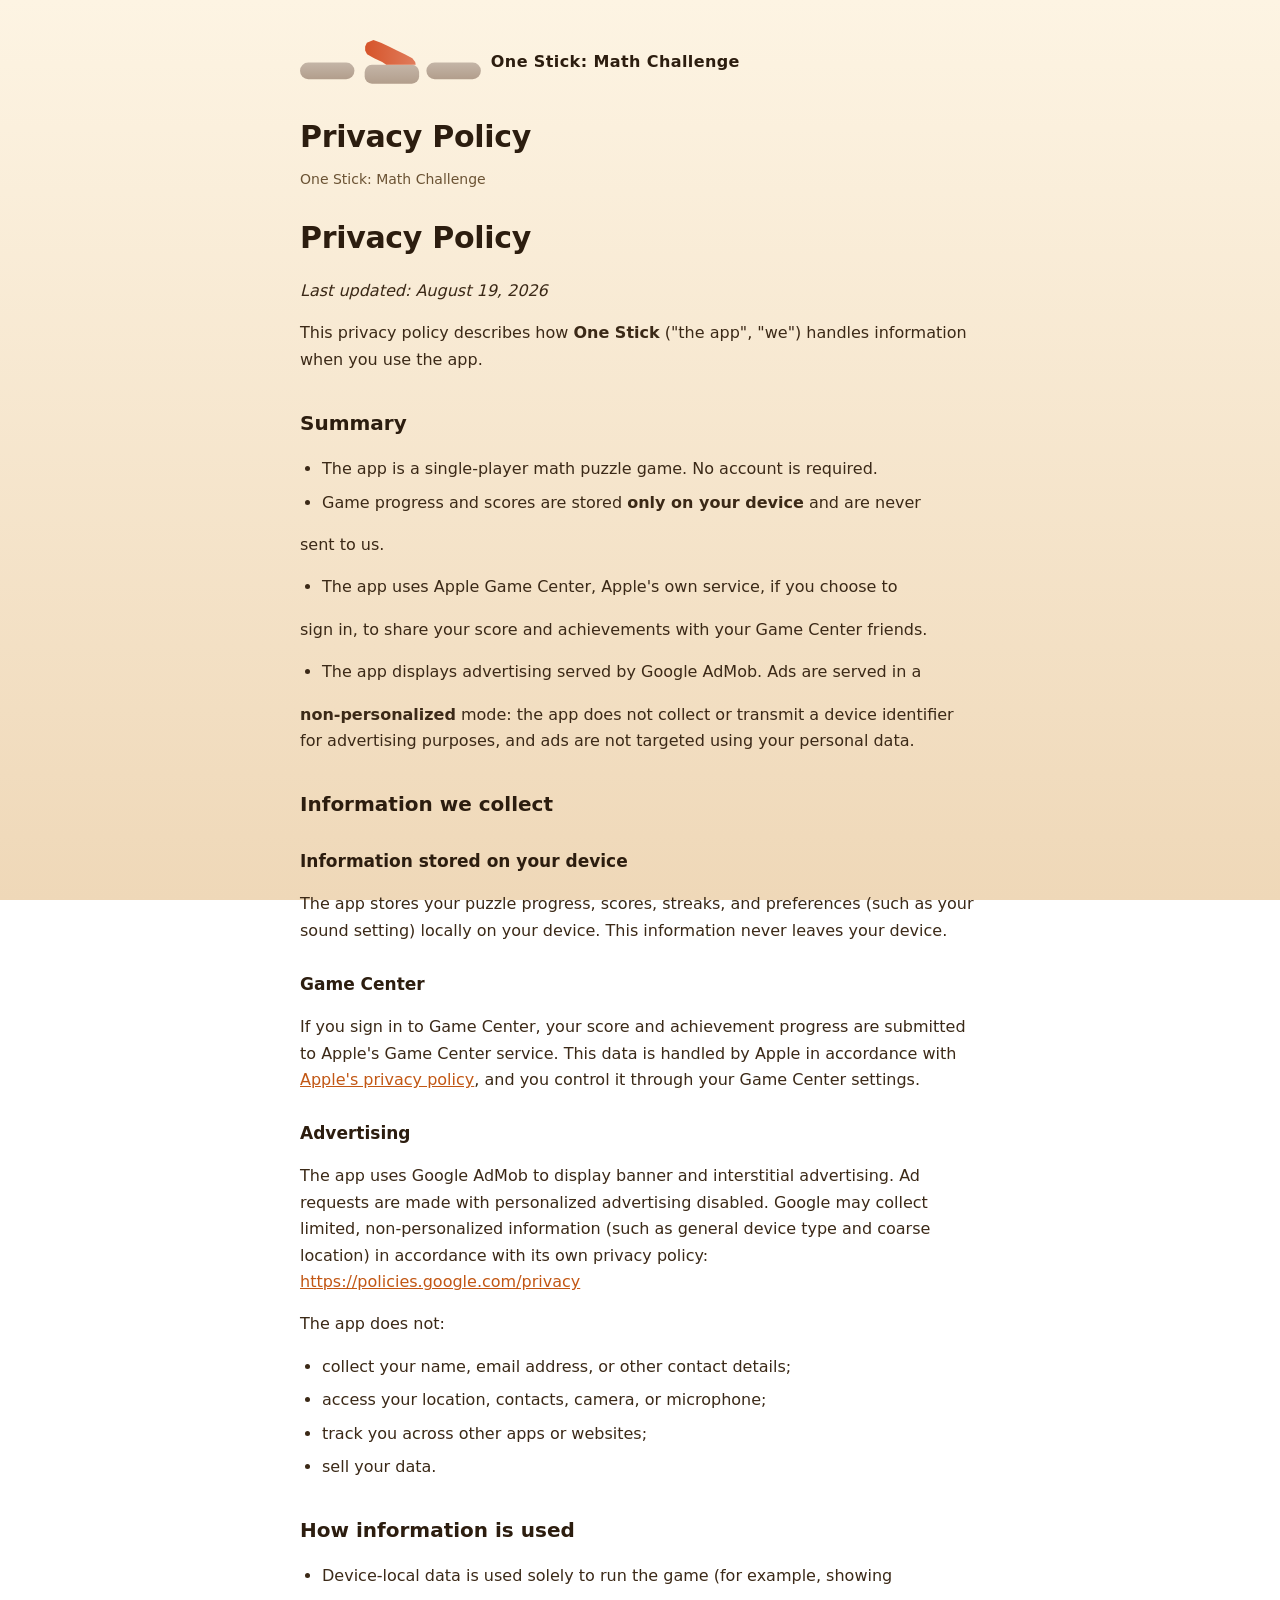
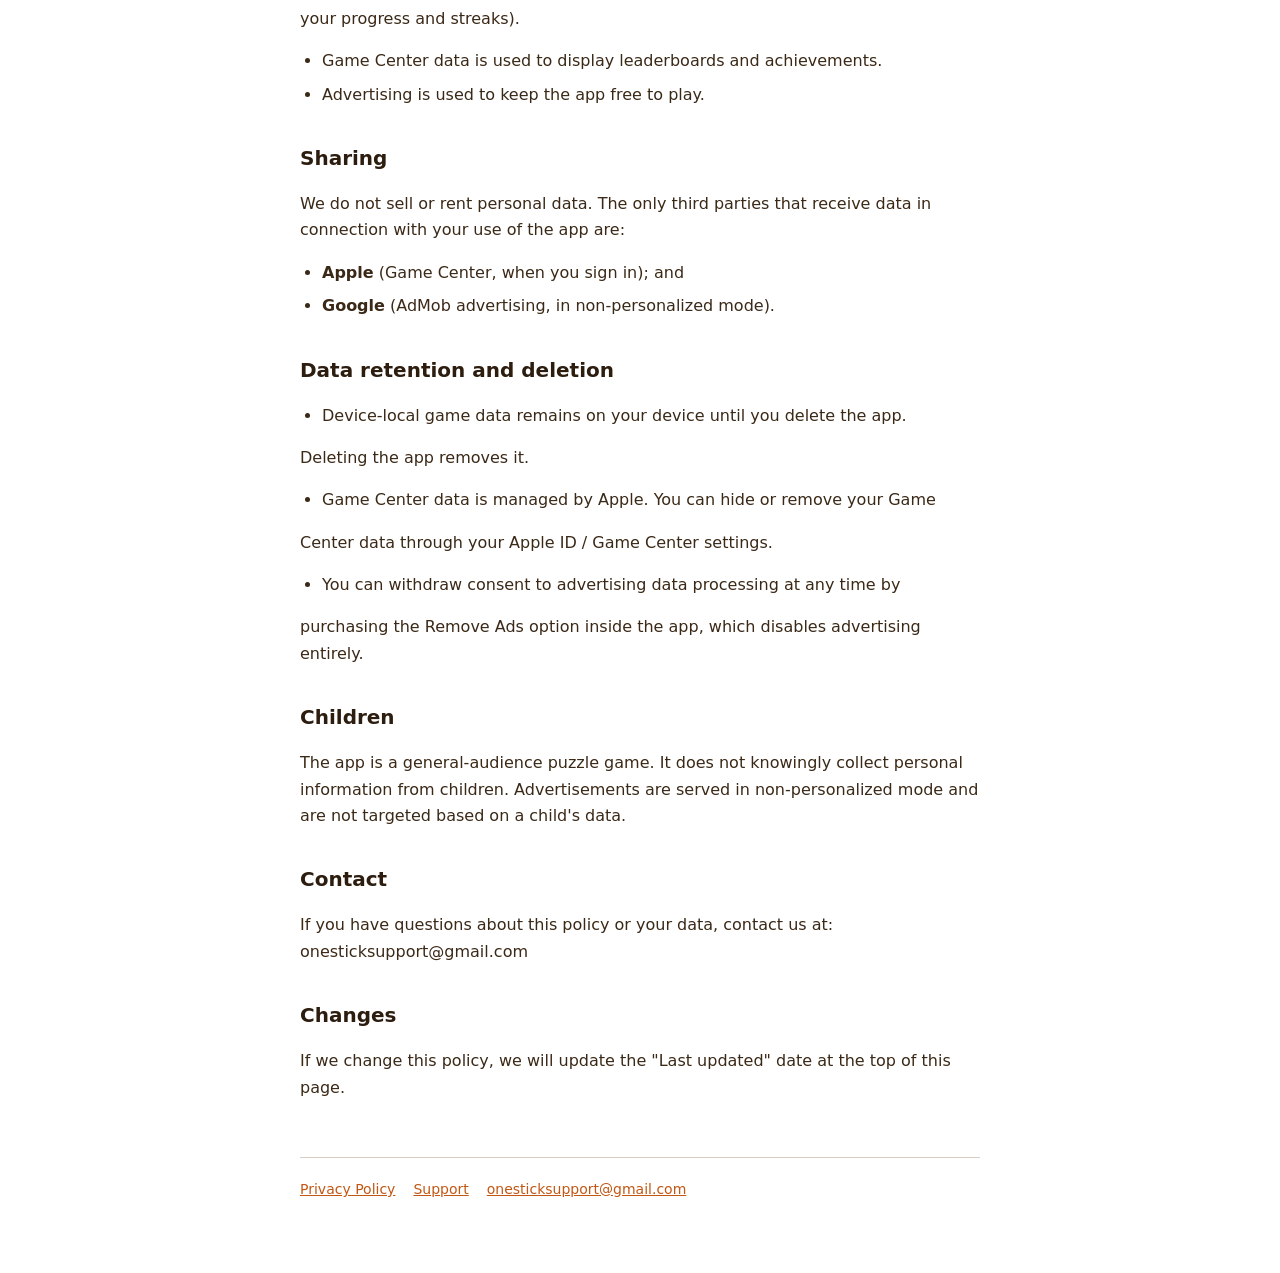
==== privacy/index.html @ 981b5eb8 "Add app-ads.txt, privacy policy and support pages" ====
<!doctype html>
<html lang="en">
<head>
<meta charset="utf-8">
<meta name="viewport" content="width=device-width, initial-scale=1">
<title>Privacy Policy</title>
<link rel="stylesheet" href="../style.css">
</head>
<body>
<main>
  <a class="home" href="../"><svg class="mark" viewBox="140 385 744 181" height="44" role="img" aria-label="One Stick: Math Challenge brand mark"><defs><linearGradient id="wood" x1="0" y1="0" x2="0" y2="1"><stop offset="0" stop-color="#C4B5A7"/><stop offset="1" stop-color="#B29E8C"/></linearGradient><linearGradient id="flame" x1="408" y1="0" x2="616" y2="0" gradientUnits="userSpaceOnUse"><stop offset="0" stop-color="#D6542A"/><stop offset="1" stop-color="#E07C5C"/></linearGradient></defs><rect x="140" y="478" width="224" height="68" rx="34" fill="url(#wood)"/><rect x="660" y="478" width="224" height="68" rx="34" fill="url(#wood)"/><rect x="406" y="487" width="224" height="78" rx="30" fill="url(#wood)"/><polygon points="442.1,385.0 415.1,396.0 408.0,412.0 408.0,428.0 415.9,444.0 445.0,460.0 478.1,476.0 494.9,487.0 616.0,487.0 613.9,476.0 602.1,460.0 571.1,444.0 539.0,428.0 506.0,412.0 473.1,396.0" fill="url(#flame)"/></svg><span>One Stick: Math Challenge</span></a>
  <h1>Privacy Policy</h1>
  <p class="subtitle">One Stick: Math Challenge</p>
<h1>Privacy Policy</h1>
<p><em>Last updated: August 19, 2026</em></p>
<p>This privacy policy describes how <strong>One Stick</strong> ("the app", "we") handles information when you use the app.</p>
<h2>Summary</h2>
<ul>
<li>The app is a single-player math puzzle game. No account is required.</li>
<li>Game progress and scores are stored <strong>only on your device</strong> and are never</li>
</ul>
<p>sent to us.</p>
<ul>
<li>The app uses Apple Game Center, Apple's own service, if you choose to</li>
</ul>
<p>sign in, to share your score and achievements with your Game Center friends.</p>
<ul>
<li>The app displays advertising served by Google AdMob. Ads are served in a</li>
</ul>
<p><strong>non-personalized</strong> mode: the app does not collect or transmit a device identifier for advertising purposes, and ads are not targeted using your personal data.</p>
<h2>Information we collect</h2>
<h3>Information stored on your device</h3>
<p>The app stores your puzzle progress, scores, streaks, and preferences (such as your sound setting) locally on your device. This information never leaves your device.</p>
<h3>Game Center</h3>
<p>If you sign in to Game Center, your score and achievement progress are submitted to Apple's Game Center service. This data is handled by Apple in accordance with <a href="https://www.apple.com/legal/privacy/">Apple's privacy policy</a>, and you control it through your Game Center settings.</p>
<h3>Advertising</h3>
<p>The app uses Google AdMob to display banner and interstitial advertising. Ad requests are made with personalized advertising disabled. Google may collect limited, non-personalized information (such as general device type and coarse location) in accordance with its own privacy policy: <a href="https://policies.google.com/privacy">https://policies.google.com/privacy</a></p>
<p>The app does not:</p>
<ul>
<li>collect your name, email address, or other contact details;</li>
<li>access your location, contacts, camera, or microphone;</li>
<li>track you across other apps or websites;</li>
<li>sell your data.</li>
</ul>
<h2>How information is used</h2>
<ul>
<li>Device-local data is used solely to run the game (for example, showing</li>
</ul>
<p>your progress and streaks).</p>
<ul>
<li>Game Center data is used to display leaderboards and achievements.</li>
<li>Advertising is used to keep the app free to play.</li>
</ul>
<h2>Sharing</h2>
<p>We do not sell or rent personal data. The only third parties that receive data in connection with your use of the app are:</p>
<ul>
<li><strong>Apple</strong> (Game Center, when you sign in); and</li>
<li><strong>Google</strong> (AdMob advertising, in non-personalized mode).</li>
</ul>
<h2>Data retention and deletion</h2>
<ul>
<li>Device-local game data remains on your device until you delete the app.</li>
</ul>
<p>Deleting the app removes it.</p>
<ul>
<li>Game Center data is managed by Apple. You can hide or remove your Game</li>
</ul>
<p>Center data through your Apple ID / Game Center settings.</p>
<ul>
<li>You can withdraw consent to advertising data processing at any time by</li>
</ul>
<p>purchasing the Remove Ads option inside the app, which disables advertising entirely.</p>
<h2>Children</h2>
<p>The app is a general-audience puzzle game. It does not knowingly collect personal information from children. Advertisements are served in non-personalized mode and are not targeted based on a child's data.</p>
<h2>Contact</h2>
<p>If you have questions about this policy or your data, contact us at: onesticksupport@gmail.com</p>
<h2>Changes</h2>
<p>If we change this policy, we will update the "Last updated" date at the top of this page.</p>
  <footer>
    <a href="../privacy/">Privacy Policy</a>
    <a href="../support/">Support</a>
    <a href="mailto:onesticksupport@gmail.com">onesticksupport@gmail.com</a>
  </footer>
</main>
</body>
</html>
---- style.css ----
/* Shared styling for the SNG Designs site. Mirrors the app's Ceramic palette. */
:root {
  --background-top: #FDF4E3;
  --background-bottom: #EFD8B8;
  --ink: #2C1D0F;
  --body: #3B2917;
  --muted: #6B5334;
  --accent: #C25714;
  --card: rgba(255, 252, 240, 0.88);
  --border: rgba(115, 77, 41, 0.28);
}
* { box-sizing: border-box; }
body {
  margin: 0;
  padding: 40px 20px 72px;
  background: linear-gradient(var(--background-top), var(--background-bottom));
  background-attachment: fixed;
  color: var(--ink);
  font: 16px/1.65 -apple-system, "SF Pro Text", system-ui, sans-serif;
  -webkit-text-size-adjust: 100%;
}
main { max-width: 680px; margin: 0 auto; }
a { color: var(--accent); }
a.home {
  display: inline-flex; align-items: center; gap: 10px;
  text-decoration: none; color: var(--ink);
  font-weight: 800; letter-spacing: 0.4px; margin-bottom: 28px;
}
.mark { display: block; }
h1 { font-size: 30px; letter-spacing: -0.3px; margin: 0 0 6px; }
h2 { font-size: 20px; margin: 34px 0 10px; }
h3 { font-size: 17px; margin: 26px 0 8px; }
p, li { color: var(--body); }
ul { padding-left: 22px; }
li { margin-bottom: 7px; }
.subtitle { color: var(--muted); font-size: 14px; margin: 0 0 22px; }
.card {
  background: var(--card); border: 1px solid var(--border);
  border-radius: 16px; padding: 20px; margin: 26px 0;
}
.lede { font-size: 18px; }
footer {
  margin-top: 56px; padding-top: 20px; border-top: 1px solid var(--border);
  display: flex; flex-wrap: wrap; gap: 18px; font-size: 14px;
}
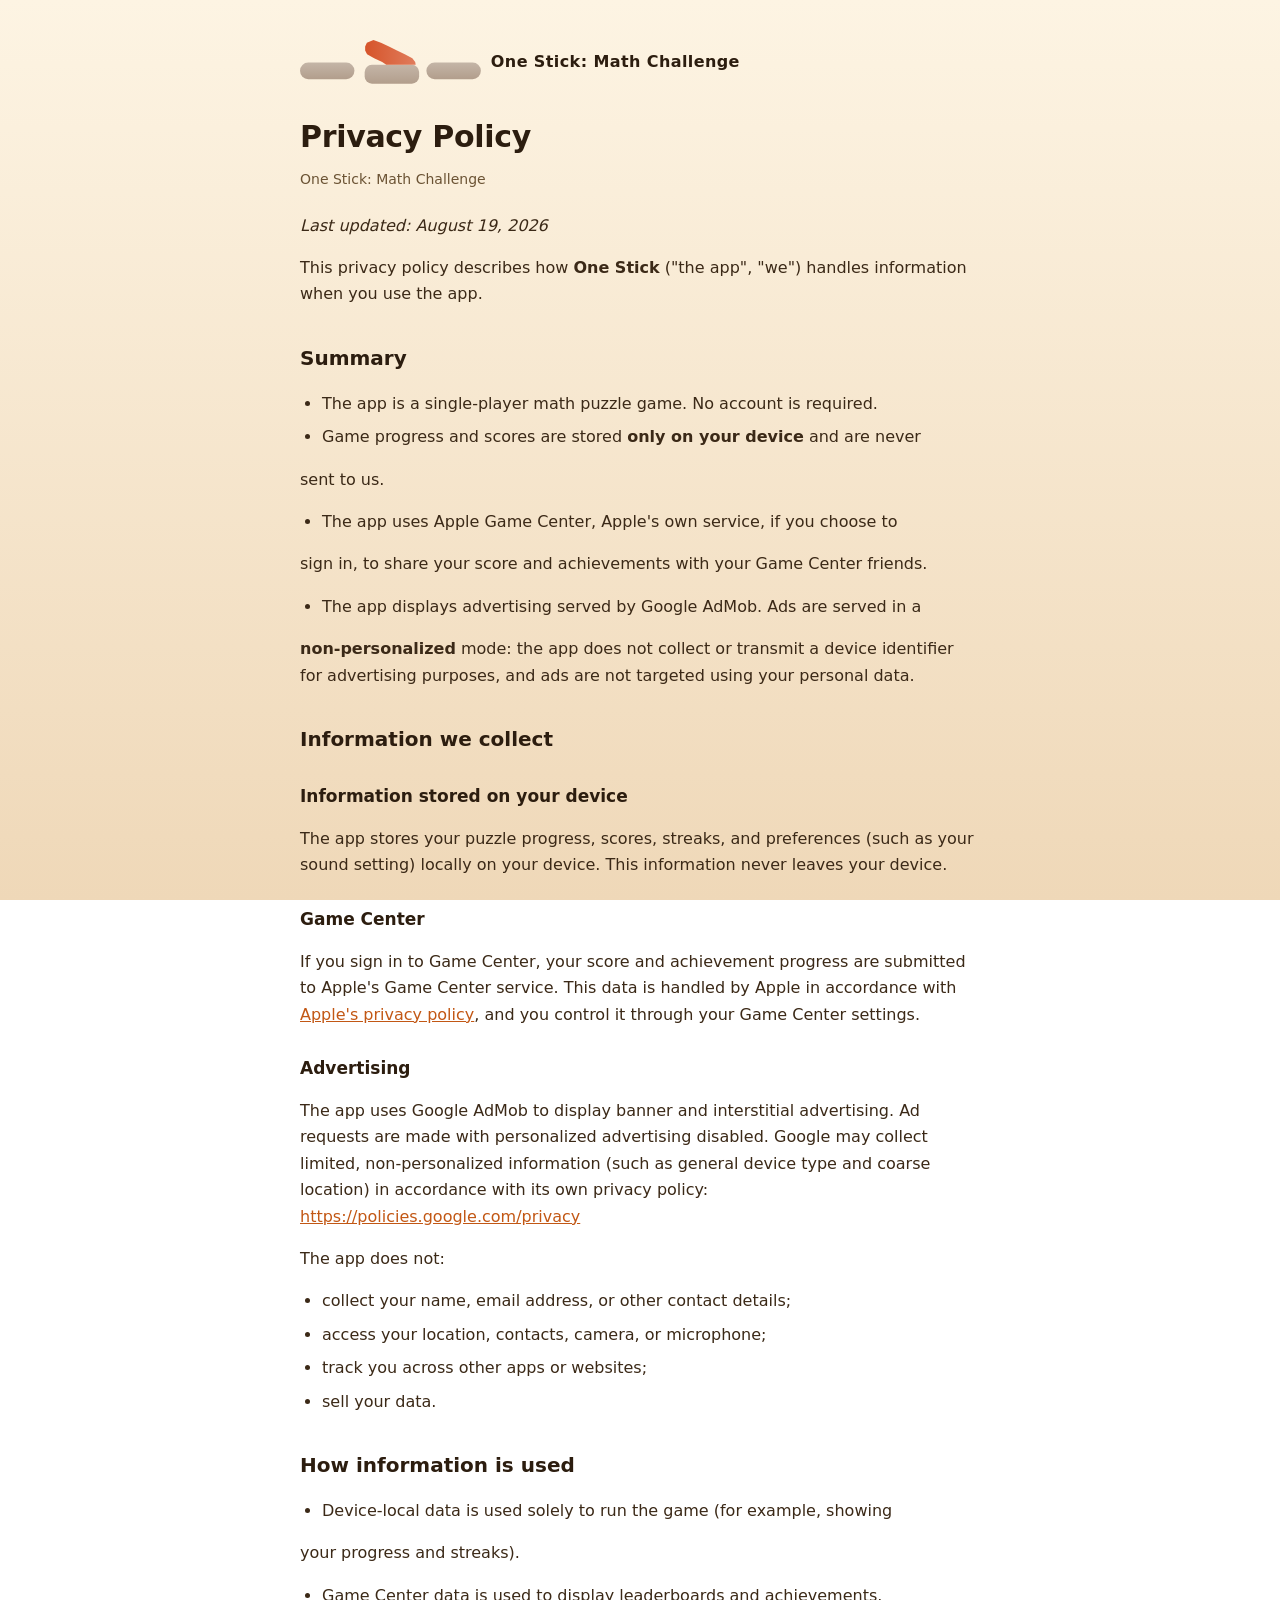
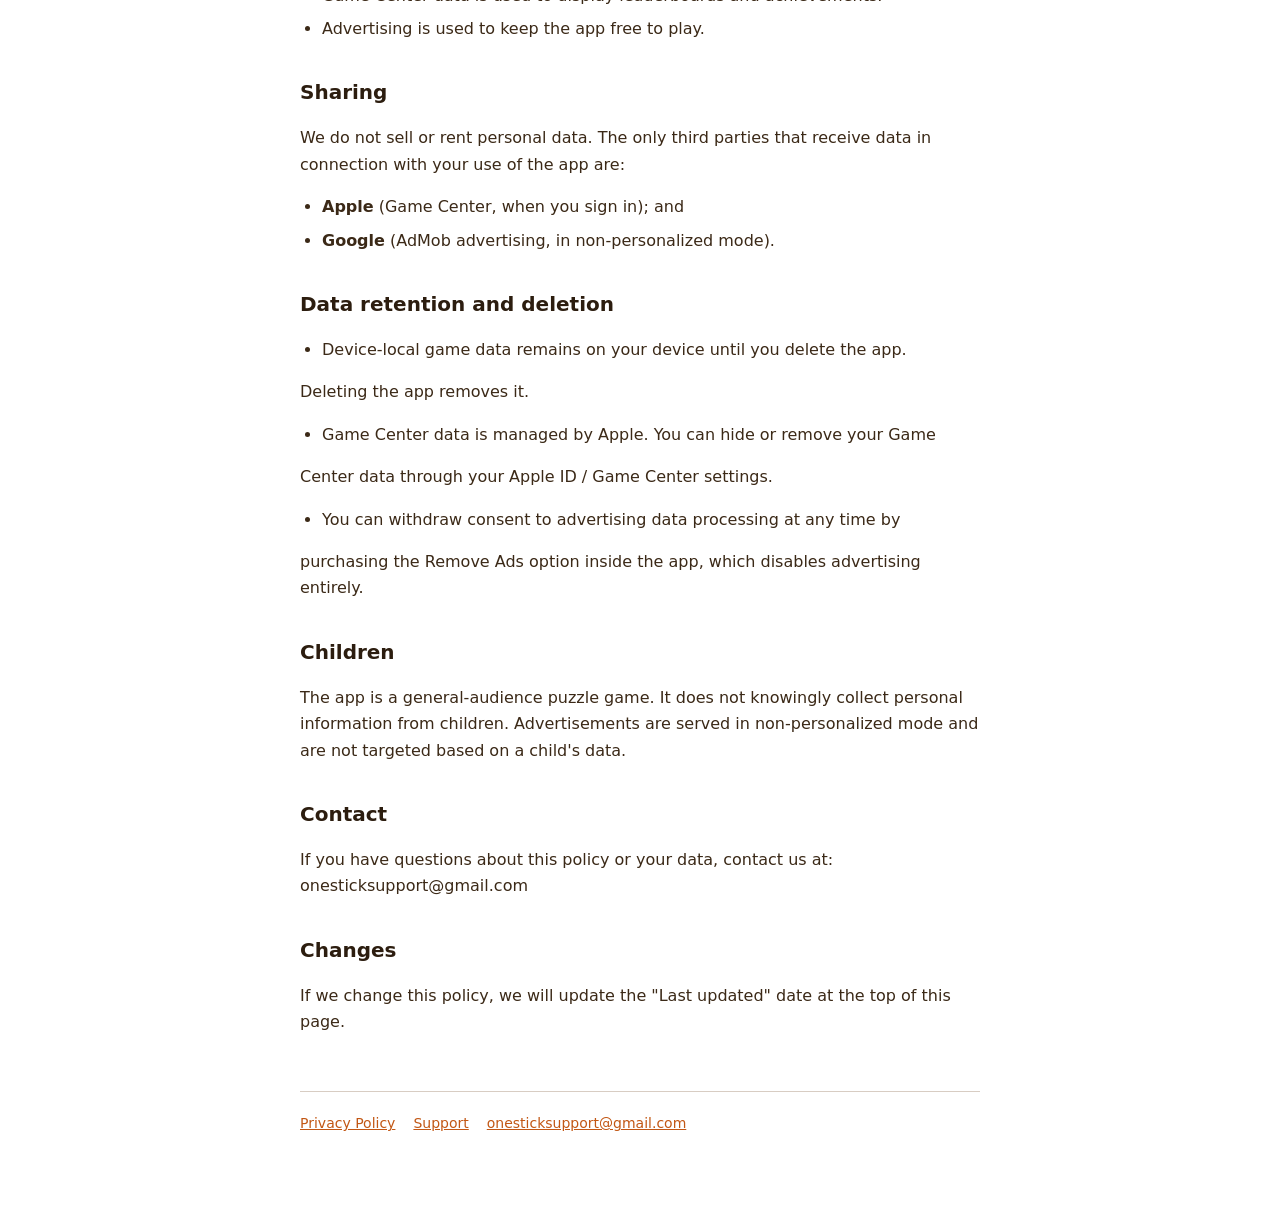
==== commit 39ac2f9f: "Drop duplicate page title on privacy and support pages" ====
--- a/privacy/index.html
+++ b/privacy/index.html
@@ -11,7 +11,6 @@
   <a class="home" href="../"><svg class="mark" viewBox="140 385 744 181" height="44" role="img" aria-label="One Stick: Math Challenge brand mark"><defs><linearGradient id="wood" x1="0" y1="0" x2="0" y2="1"><stop offset="0" stop-color="#C4B5A7"/><stop offset="1" stop-color="#B29E8C"/></linearGradient><linearGradient id="flame" x1="408" y1="0" x2="616" y2="0" gradientUnits="userSpaceOnUse"><stop offset="0" stop-color="#D6542A"/><stop offset="1" stop-color="#E07C5C"/></linearGradient></defs><rect x="140" y="478" width="224" height="68" rx="34" fill="url(#wood)"/><rect x="660" y="478" width="224" height="68" rx="34" fill="url(#wood)"/><rect x="406" y="487" width="224" height="78" rx="30" fill="url(#wood)"/><polygon points="442.1,385.0 415.1,396.0 408.0,412.0 408.0,428.0 415.9,444.0 445.0,460.0 478.1,476.0 494.9,487.0 616.0,487.0 613.9,476.0 602.1,460.0 571.1,444.0 539.0,428.0 506.0,412.0 473.1,396.0" fill="url(#flame)"/></svg><span>One Stick: Math Challenge</span></a>
   <h1>Privacy Policy</h1>
   <p class="subtitle">One Stick: Math Challenge</p>
-<h1>Privacy Policy</h1>
 <p><em>Last updated: August 19, 2026</em></p>
 <p>This privacy policy describes how <strong>One Stick</strong> ("the app", "we") handles information when you use the app.</p>
 <h2>Summary</h2>
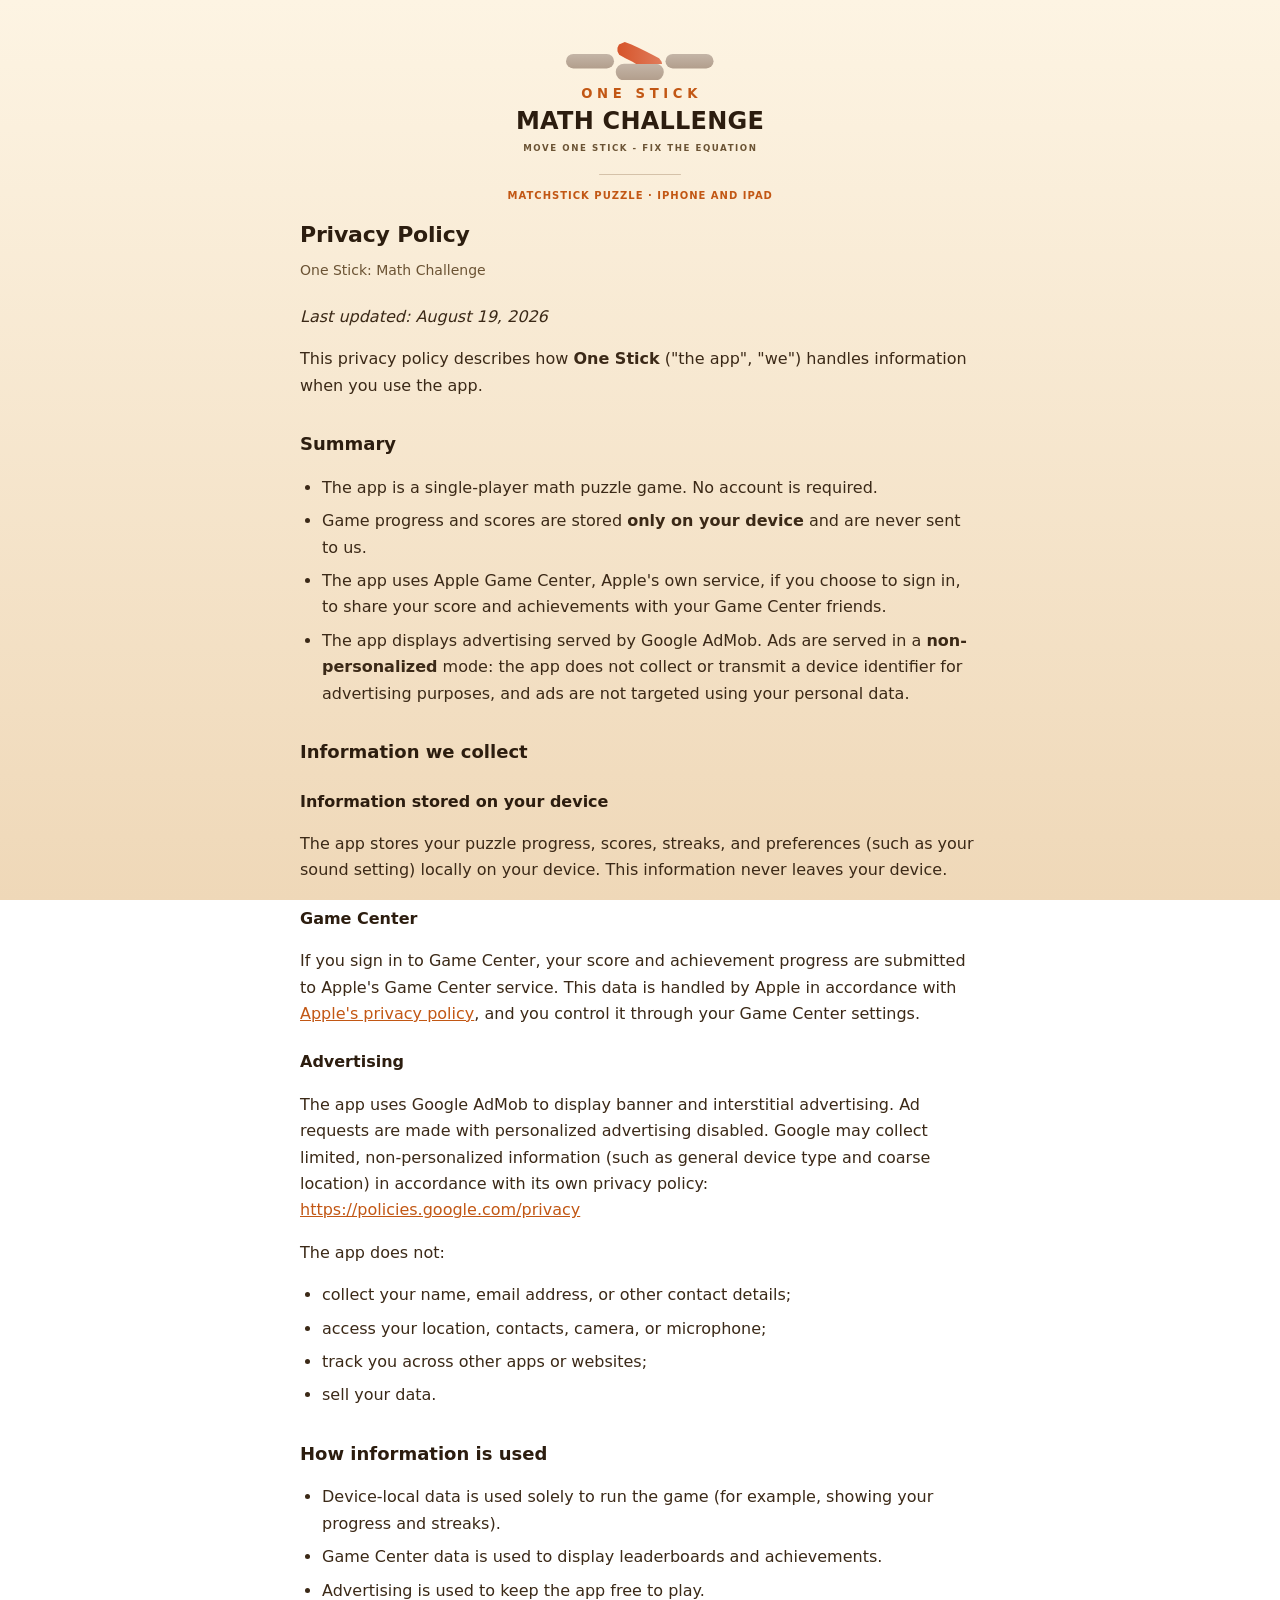
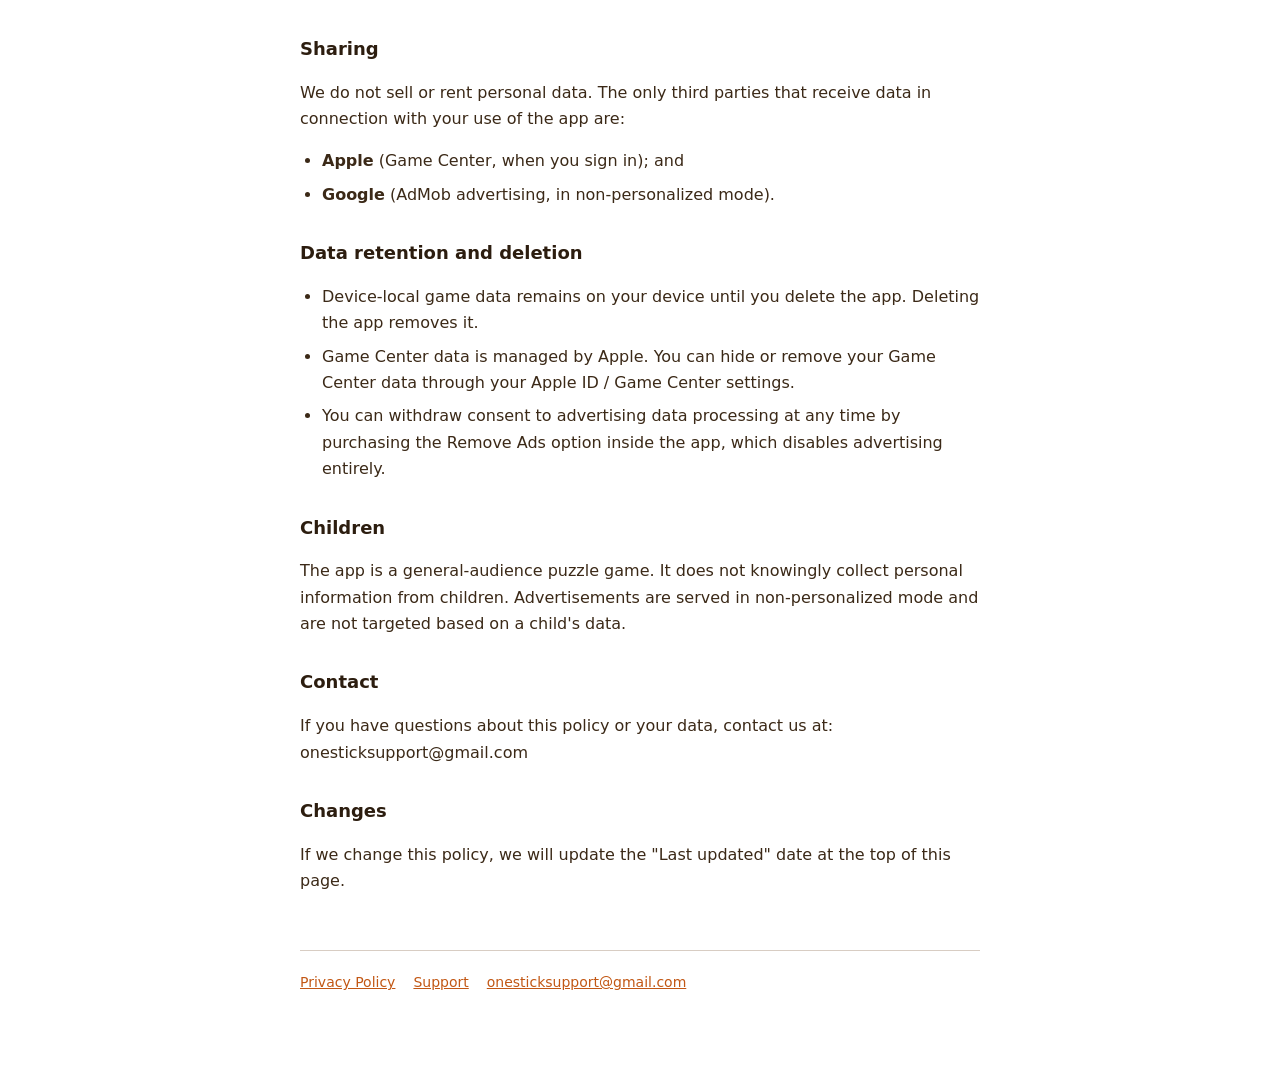
==== commit f8095685: "updated site" ====
--- a/privacy/index.html
+++ b/privacy/index.html
@@ -4,11 +4,21 @@
 <meta charset="utf-8">
 <meta name="viewport" content="width=device-width, initial-scale=1">
 <title>Privacy Policy</title>
-<link rel="stylesheet" href="../style.css">
+<link rel="stylesheet" href="../style.css?v=401cf687f5">
 </head>
 <body>
 <main>
-  <a class="home" href="../"><svg class="mark" viewBox="140 385 744 181" height="44" role="img" aria-label="One Stick: Math Challenge brand mark"><defs><linearGradient id="wood" x1="0" y1="0" x2="0" y2="1"><stop offset="0" stop-color="#C4B5A7"/><stop offset="1" stop-color="#B29E8C"/></linearGradient><linearGradient id="flame" x1="408" y1="0" x2="616" y2="0" gradientUnits="userSpaceOnUse"><stop offset="0" stop-color="#D6542A"/><stop offset="1" stop-color="#E07C5C"/></linearGradient></defs><rect x="140" y="478" width="224" height="68" rx="34" fill="url(#wood)"/><rect x="660" y="478" width="224" height="68" rx="34" fill="url(#wood)"/><rect x="406" y="487" width="224" height="78" rx="30" fill="url(#wood)"/><polygon points="442.1,385.0 415.1,396.0 408.0,412.0 408.0,428.0 415.9,444.0 445.0,460.0 478.1,476.0 494.9,487.0 616.0,487.0 613.9,476.0 602.1,460.0 571.1,444.0 539.0,428.0 506.0,412.0 473.1,396.0" fill="url(#flame)"/></svg><span>One Stick: Math Challenge</span></a>
+  <a class="lockup-link" href="../"
+     aria-label="One Stick: Math Challenge — back to the home page">
+  <div class="lockup">
+    <svg class="mark" viewBox="0 0 688 179" height="32" role="presentation" aria-hidden="true"><defs><linearGradient id="wood" x1="0" y1="0" x2="0" y2="1"><stop offset="0" stop-color="#C4B5A7"/><stop offset="1" stop-color="#B29E8C"/></linearGradient><linearGradient id="flame" x1="240" y1="0" x2="448" y2="0" gradientUnits="userSpaceOnUse"><stop offset="0" stop-color="#D6542A"/><stop offset="1" stop-color="#E07C5C"/></linearGradient></defs><rect x="0" y="55.5" width="224" height="68" rx="34" fill="url(#wood)"/><rect x="464" y="55.5" width="224" height="68" rx="34" fill="url(#wood)"/><rect x="232" y="101" width="224" height="78" rx="39" fill="url(#wood)"/><polygon points="274.1,0.0 247.1,11.1 240.0,27.3 240.0,43.5 247.9,59.5 277.0,75.7 310.1,91.9 326.9,103.0 448.0,103.0 445.9,91.9 434.1,75.7 403.1,59.5 371.0,43.5 338.0,27.3 305.1,11.1" fill="url(#flame)"/></svg>
+    <p class="lockup-top">One Stick</p>
+    <p class="lockup-main">Math Challenge</p>
+    <p class="lockup-tag">Move one stick - fix the equation</p>
+    <span class="lockup-rule" aria-hidden="true"></span>
+    <p class="eyebrow">Matchstick puzzle · iPhone and iPad</p>
+  </div>
+  </a>
   <h1>Privacy Policy</h1>
   <p class="subtitle">One Stick: Math Challenge</p>
 <p><em>Last updated: August 19, 2026</em></p>
@@ -16,17 +26,10 @@
 <h2>Summary</h2>
 <ul>
 <li>The app is a single-player math puzzle game. No account is required.</li>
-<li>Game progress and scores are stored <strong>only on your device</strong> and are never</li>
+<li>Game progress and scores are stored <strong>only on your device</strong> and are never sent to us.</li>
+<li>The app uses Apple Game Center, Apple's own service, if you choose to sign in, to share your score and achievements with your Game Center friends.</li>
+<li>The app displays advertising served by Google AdMob. Ads are served in a <strong>non-personalized</strong> mode: the app does not collect or transmit a device identifier for advertising purposes, and ads are not targeted using your personal data.</li>
 </ul>
-<p>sent to us.</p>
-<ul>
-<li>The app uses Apple Game Center, Apple's own service, if you choose to</li>
-</ul>
-<p>sign in, to share your score and achievements with your Game Center friends.</p>
-<ul>
-<li>The app displays advertising served by Google AdMob. Ads are served in a</li>
-</ul>
-<p><strong>non-personalized</strong> mode: the app does not collect or transmit a device identifier for advertising purposes, and ads are not targeted using your personal data.</p>
 <h2>Information we collect</h2>
 <h3>Information stored on your device</h3>
 <p>The app stores your puzzle progress, scores, streaks, and preferences (such as your sound setting) locally on your device. This information never leaves your device.</p>
@@ -43,10 +46,7 @@
 </ul>
 <h2>How information is used</h2>
 <ul>
-<li>Device-local data is used solely to run the game (for example, showing</li>
-</ul>
-<p>your progress and streaks).</p>
-<ul>
+<li>Device-local data is used solely to run the game (for example, showing your progress and streaks).</li>
 <li>Game Center data is used to display leaderboards and achievements.</li>
 <li>Advertising is used to keep the app free to play.</li>
 </ul>
@@ -58,17 +58,10 @@
 </ul>
 <h2>Data retention and deletion</h2>
 <ul>
-<li>Device-local game data remains on your device until you delete the app.</li>
+<li>Device-local game data remains on your device until you delete the app. Deleting the app removes it.</li>
+<li>Game Center data is managed by Apple. You can hide or remove your Game Center data through your Apple ID / Game Center settings.</li>
+<li>You can withdraw consent to advertising data processing at any time by purchasing the Remove Ads option inside the app, which disables advertising entirely.</li>
 </ul>
-<p>Deleting the app removes it.</p>
-<ul>
-<li>Game Center data is managed by Apple. You can hide or remove your Game</li>
-</ul>
-<p>Center data through your Apple ID / Game Center settings.</p>
-<ul>
-<li>You can withdraw consent to advertising data processing at any time by</li>
-</ul>
-<p>purchasing the Remove Ads option inside the app, which disables advertising entirely.</p>
 <h2>Children</h2>
 <p>The app is a general-audience puzzle game. It does not knowingly collect personal information from children. Advertisements are served in non-personalized mode and are not targeted based on a child's data.</p>
 <h2>Contact</h2>
--- a/style.css
+++ b/style.css
@@ -6,6 +6,9 @@
   --body: #3B2917;
   --muted: #6B5334;
   --accent: #C25714;
+  /* Theme.segmentColor in the app's light/Ceramic mode — the stick the puzzle
+     is drawn with, which the daily board below reuses verbatim. */
+  --stick: #8F3B0D;
   --card: rgba(255, 252, 240, 0.88);
   --border: rgba(115, 77, 41, 0.28);
 }
@@ -21,15 +24,20 @@
 }
 main { max-width: 680px; margin: 0 auto; }
 a { color: var(--accent); }
-a.home {
-  display: inline-flex; align-items: center; gap: 10px;
-  text-decoration: none; color: var(--ink);
-  font-weight: 800; letter-spacing: 0.4px; margin-bottom: 28px;
-}
+/* Every page carries the same centred lockup, so on the legal pages the lockup
+   is made a link back to the landing page — the mark is the way home. */
+a.lockup-link { display: block; text-decoration: none; color: inherit; }
+
 .mark { display: block; }
-h1 { font-size: 30px; letter-spacing: -0.3px; margin: 0 0 6px; }
-h2 { font-size: 20px; margin: 34px 0 10px; }
-h3 { font-size: 17px; margin: 26px 0 8px; }
+/* One type scale, anchored to the 24 px brand line in the lockup and the 16 px
+   body: 22 page title, 18 section, 16 subsection, 14 supporting, 13 meta, 12 and
+   10 for the tracked kickers. Every heading stays inside the brand's size, so
+   nothing on a page out-shouts the identity block above it — and the steps are
+   3 px apart rather than the old 30/20/17, where a subsection sat 1 px off body
+   text while the page title towered over the mark. */
+h1 { font-size: 22px; letter-spacing: -0.2px; margin: 0 0 6px; }
+h2 { font-size: 18px; margin: 30px 0 8px; }
+h3 { font-size: 16px; font-weight: 800; margin: 22px 0 6px; }
 p, li { color: var(--body); }
 ul { padding-left: 22px; }
 li { margin-bottom: 7px; }
@@ -37,9 +45,134 @@
 .card {
   background: var(--card); border: 1px solid var(--border);
   border-radius: 16px; padding: 20px; margin: 26px 0;
+  /* Panel copy is the same 14 px as the hero's lede, so the intro paragraph and
+     the cards below it agree. The kickers, chips and headings inside a card set
+     their own sizes, so this only moves the prose. */
+  font-size: 14px;
 }
-.lede { font-size: 18px; }
+/* A card's outermost children drop their outside margin so its padding *is* the
+   gap: h2's 30 px top margin inside a 20 px card was opening a hole above the
+   first heading that nothing filled. */
+.card > :first-child { margin-top: 0; }
+.card > :last-child { margin-bottom: 0; }
+/* …including a list's final item, whose own margin would otherwise push the
+   card's bottom edge out. Scoped to .card so it outranks the per-list rules
+   further down (.how li). */
+.card li:last-child { margin-bottom: 0; }
+.lede { font-size: 14px; }
 footer {
   margin-top: 56px; padding-top: 20px; border-top: 1px solid var(--border);
   display: flex; flex-wrap: wrap; gap: 18px; font-size: 14px;
 }
+
+/* Landing page. */
+.eyebrow {
+  text-transform: uppercase; letter-spacing: 0.16em;
+  font-size: 12px; font-weight: 800; color: var(--accent); margin: 0 0 10px;
+}
+/* The hero repeats the game's own lockup, centred and stacked: the mark, then
+   ONE STICK, MATH CHALLENGE and the tagline. Everything but MATH CHALLENGE is
+   sized in em of it, so the whole stack scales from one font-size (the
+   narrow-phone rule below changes that single value). */
+.hero { text-align: center; }
+/* The stack is sized from the viewport height as well as capped in px: a short
+   browser window (a laptop window is often only ~570 px of viewport) would
+   otherwise give the hero the whole fold and push the preview out of sight. */
+.lockup {
+  display: flex; flex-direction: column; align-items: center; gap: 0.28em;
+  font-size: min(24px, 3vh); line-height: 1.1; margin: 2px 0 16px;
+}
+/* The mark's canvas is centred on its stick row, so it needs no optical offset. */
+.lockup .mark { height: 1.6em; width: auto; }
+/* letter-spacing adds its unit after the last character, which drags centred
+   text half a unit left; the matching half-unit indent recentres it. */
+.lockup-top {
+  font-size: 0.55em; font-weight: 800; letter-spacing: 0.35em;
+  text-transform: uppercase; color: var(--accent); margin: 0;
+  /* slightly more than half the tracking: the first glyph's left side bearing
+     eats into the compensation, and this is the widest tracking in the lockup */
+  text-indent: 0.25em;
+}
+.lockup-main {
+  font-size: 1em; font-weight: 900; letter-spacing: 0.01em;
+  text-transform: uppercase; color: var(--ink); margin: 0;
+  text-indent: 0.005em;
+}
+.lockup-tag {
+  font-size: 0.36em; font-weight: 800; letter-spacing: 0.18em;
+  text-transform: uppercase; color: var(--muted); text-indent: 0.09em;
+  /* the two margins below are in the child's font-size, so they add to the gap */
+  margin: 0.35em 0 0;
+}
+/* A hairline rule closes the lockup before the platform line, in the same 1px
+   --border the cards and footer use. Sized in em of the lockup, so it scales
+   with the stack like everything above it. */
+.lockup-rule {
+  width: 3.4em; height: 1px; border-radius: 999px;
+  background: var(--border); margin-top: 0.55em;
+}
+/* The platform line is a supporting line, so it sits a touch under the title's
+   width (10 px + 0.1 em tracking lands within a few px of it) rather than
+   being the widest thing in the stack. Scoped to .lockup, not .hero: the legal
+   pages carry the same lockup without a .hero around it, and they must not fall
+   back to the larger generic .eyebrow the daily card uses. */
+.lockup .eyebrow {
+  margin: 0.8em 0 0; font-size: 10px; letter-spacing: 0.1em;
+  text-indent: 0.05em; line-height: 1.1;
+}
+.hero .lede { max-width: 38em; margin: 12px auto; }
+.hero .meta { margin: 10px 0 0; font-size: 12px; }
+.button {
+  display: inline-flex; align-items: center; gap: 10px;
+  background: var(--accent); color: #FFFCF0; text-decoration: none;
+  font-weight: 800; font-size: 14px; padding: 12px 22px; border-radius: 999px;
+  box-shadow: 0 10px 24px rgba(194, 87, 20, 0.28);
+}
+.button.small { font-size: 13px; padding: 10px 18px; }
+.meta { font-size: 13px; color: var(--muted); margin: 14px 0 0; }
+.preview { display: flex; flex-direction: column; align-items: center; margin: 34px 0 4px; }
+/* Sized from the viewport height, not the width: the capture is 886 x 1920, so a
+   width-driven size made it ~650 px tall and swallowed the whole fold on both a
+   phone and a desktop. Height cap keeps it under two thirds of the viewport and
+   the intrinsic ratio sets the width. */
+.phone {
+  height: min(62vh, 520px); width: auto; aspect-ratio: 886 / 1920;
+  border-radius: 30px; overflow: hidden;
+  border: 1px solid var(--border); background: #000;
+  box-shadow: 0 26px 60px rgba(60, 34, 10, 0.22);
+}
+.phone video { display: block; width: 100%; height: 100%; object-fit: cover; }
+.caption { font-size: 13px; color: var(--muted); margin: 14px 0 0; text-align: center; }
+.shots {
+  display: grid; grid-template-columns: repeat(3, minmax(0, 1fr)); gap: 12px;
+  max-width: 540px; margin: 28px auto 4px;
+}
+.shots img {
+  width: 100%; height: auto; display: block; border-radius: 14px;
+  border: 1px solid var(--border); box-shadow: 0 12px 28px rgba(60, 34, 10, 0.14);
+}
+.daily.hidden { display: none; }
+/* The daily equation is drawn the way the game draws it: the same seven-segment
+   sticks, from SegmentGeometry.swift. Lit sticks take the app's stick color and
+   the empty slots the ink at 16%, exactly as SegmentStick renders them, so the
+   card reads like the puzzle screen. The board is an SVG in cell units, so it
+   scales to the card without measuring anything. */
+.daily-board { margin: 12px 0 14px; }
+.daily-board svg { display: block; width: 100%; max-width: 380px; height: auto; margin: 0 auto; }
+.daily-board .lit { fill: var(--stick); }
+.daily-board .unlit { fill: rgba(44, 29, 15, 0.16); }
+.chip {
+  display: inline-block; font-size: 11px; font-weight: 900; letter-spacing: 0.12em;
+  text-transform: uppercase; color: #FFFCF0; padding: 6px 12px;
+  border-radius: 999px; background: var(--accent);
+}
+.how li { margin-bottom: 10px; }
+.note { font-size: 13px; color: var(--muted); }
+@media (max-width: 520px) {
+  .lockup { font-size: 20px; }
+  /* The brand line drops to 20 px on a narrow screen, so the page title follows
+     it down: a 22 px title over a 20 px lockup was the same out-of-scale the
+     desktop rules just fixed. */
+  h1 { font-size: 20px; }
+  .shots { gap: 8px; }
+}
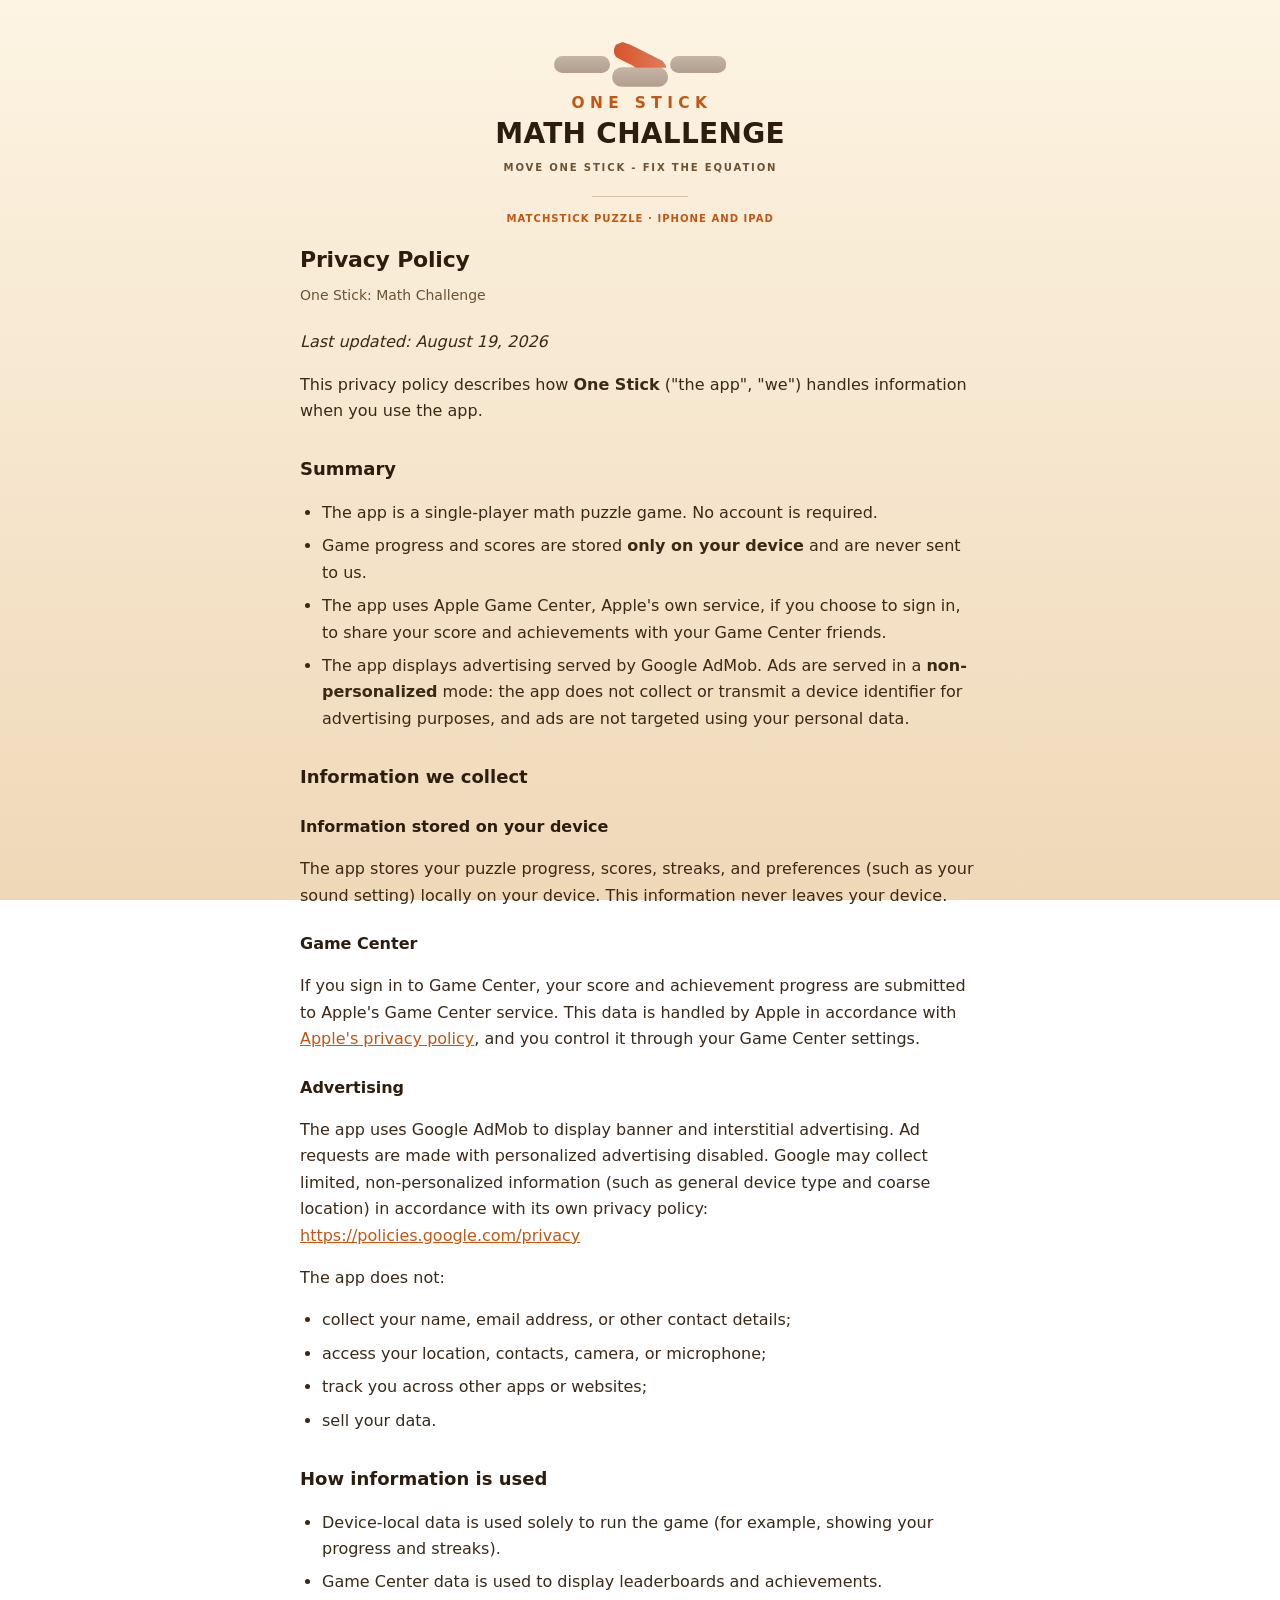
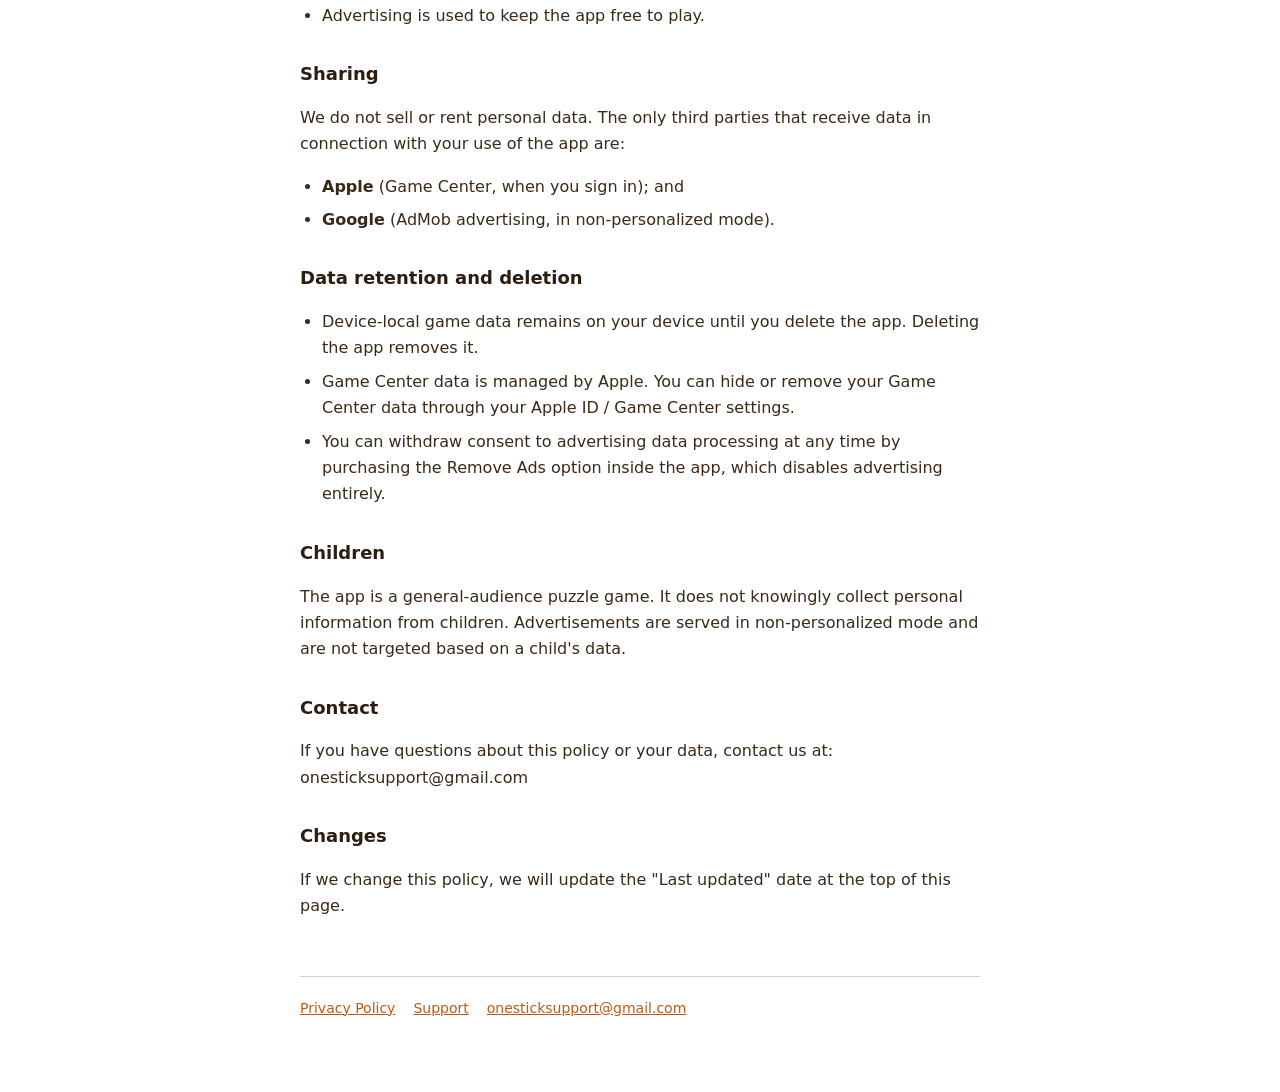
==== commit 66b9251f: "updated brandmark size" ====
--- a/privacy/index.html
+++ b/privacy/index.html
@@ -4,7 +4,7 @@
 <meta charset="utf-8">
 <meta name="viewport" content="width=device-width, initial-scale=1">
 <title>Privacy Policy</title>
-<link rel="stylesheet" href="../style.css?v=401cf687f5">
+<link rel="stylesheet" href="../style.css?v=b8392061d5">
 </head>
 <body>
 <main>
--- a/style.css
+++ b/style.css
@@ -11,6 +11,10 @@
   --stick: #8F3B0D;
   --card: rgba(255, 252, 240, 0.88);
   --border: rgba(115, 77, 41, 0.28);
+  /* Theme.successStick / Theme.failStick, light mode — the solved green and the
+     strike the game puts through a puzzle it has just beaten. */
+  --success: #1E7B3C;
+  --fail: #B8211A;
 }
 * { box-sizing: border-box; }
 body {
@@ -75,12 +79,27 @@
    sized in em of it, so the whole stack scales from one font-size (the
    narrow-phone rule below changes that single value). */
 .hero { text-align: center; }
-/* The stack is sized from the viewport height as well as capped in px: a short
-   browser window (a laptop window is often only ~570 px of viewport) would
-   otherwise give the hero the whole fold and push the preview out of sight. */
+/* The stack is a fixed size, stepped at two viewport heights. It used to be
+   `min(28px, 3.2vh)`, which made the whole hero breathe with the window: only a
+   875 px tall viewport got the intended 28 px, a 660 px one got 21.1 px, and a
+   phone on its side got 12.5 px. Fixed px means the hero looks the same at every
+   window of a given size class. The height steps exist because a short window, or
+   a phone lying on its side, cannot give the hero 368 px of a 390 px fold and
+   still leave the preview visible beneath it. Measured: 28 px at 1440x900 and
+   1024x1366; 24 px at 1440x768, 1440x660 and 1280x600; 20 px at 844x390 and
+   667x375. The narrow-phone rule at the end of the sheet overrides these steps, so
+   a 390 px wide phone stays 23 px whatever its height. */
 .lockup {
   display: flex; flex-direction: column; align-items: center; gap: 0.28em;
-  font-size: min(24px, 3vh); line-height: 1.1; margin: 2px 0 16px;
+  font-size: 28px; line-height: 1.1; margin: 2px 0 18px;
+}
+/* Discrete steps, not a continuous shrink. Declared before the narrow-phone rule
+   below so that width wins for phones: a 375x667 phone is 23 px, not 24. */
+@media (max-height: 700px) {
+  .lockup { font-size: 24px; }
+}
+@media (max-height: 460px) {
+  .lockup { font-size: 20px; }
 }
 /* The mark's canvas is centred on its stick row, so it needs no optical offset. */
 .lockup .mark { height: 1.6em; width: auto; }
@@ -116,8 +135,13 @@
    being the widest thing in the stack. Scoped to .lockup, not .hero: the legal
    pages carry the same lockup without a .hero around it, and they must not fall
    back to the larger generic .eyebrow the daily card uses. */
+/* Sized in em of the lockup, not in px. A fixed size drifted: when the stack came
+   down, the platform line stopped coming down with it and ended up 29 px *wider*
+   than the title on desktop and 65 px wider on a phone — the exact "supporting
+   line out-shouts the brand" problem the scale was introduced to fix. At 0.36em it
+   tracks the title to within ~2% at every size, on all three pages. */
 .lockup .eyebrow {
-  margin: 0.8em 0 0; font-size: 10px; letter-spacing: 0.1em;
+  margin: 0.8em 0 0; font-size: 0.36em; letter-spacing: 0.1em;
   text-indent: 0.05em; line-height: 1.1;
 }
 .hero .lede { max-width: 38em; margin: 12px auto; }
@@ -143,6 +167,16 @@
 }
 .phone video { display: block; width: 100%; height: 100%; object-fit: cover; }
 .caption { font-size: 13px; color: var(--muted); margin: 14px 0 0; text-align: center; }
+/* The clip autoplays muted (browsers block an unmuted start), so the voiceover
+   needs a gesture: this is it, and it is the only way to hear the narration. */
+.sound-toggle {
+  display: inline-flex; align-items: center; gap: 8px; margin: 12px 0 0;
+  font: inherit; font-size: 13px; font-weight: 800; letter-spacing: .02em;
+  color: var(--ink); background: var(--card); cursor: pointer;
+  border: 1px solid var(--border); border-radius: 999px; padding: 9px 16px;
+}
+.sound-toggle:hover, .sound-toggle:focus-visible { border-color: var(--accent); color: var(--accent); }
+.sound-toggle svg { width: 15px; height: 15px; display: block; }
 .shots {
   display: grid; grid-template-columns: repeat(3, minmax(0, 1fr)); gap: 12px;
   max-width: 540px; margin: 28px auto 4px;
@@ -161,6 +195,21 @@
 .daily-board svg { display: block; width: 100%; max-width: 380px; height: auto; margin: 0 auto; }
 .daily-board .lit { fill: var(--stick); }
 .daily-board .unlit { fill: rgba(44, 29, 15, 0.16); }
+/* The answer card is the game's own solved sheet, not a diagram of one: the same
+   board renderer as the daily card draws both equations, the puzzle keeps the
+   real stick colour with the fail-coloured strike the app puts through it, and the
+   answer takes the solved green. Nothing here is dimmed or invented — an earlier
+   pass faded the puzzle to 50% behind a decorative arrow, which read as a mockup
+   because no such treatment exists anywhere in the game. */
+.solution.hidden { display: none; }
+.solution .daily-board { margin: 12px 0 0; }
+.solution .daily-board + p { margin-top: 16px; }
+/* Same hierarchy as the solved sheet, where the beaten equation is set smaller
+   than the answer that replaced it. */
+.solution #solution-before svg { max-width: 300px; }
+.solution #solution-after svg { max-width: 380px; }
+.daily-board .resolved { fill: var(--success); }
+.daily-board .strike { fill: var(--fail); opacity: 0.6; }
 .chip {
   display: inline-block; font-size: 11px; font-weight: 900; letter-spacing: 0.12em;
   text-transform: uppercase; color: #FFFCF0; padding: 6px 12px;
@@ -169,7 +218,9 @@
 .how li { margin-bottom: 10px; }
 .note { font-size: 13px; color: var(--muted); }
 @media (max-width: 520px) {
-  .lockup { font-size: 20px; }
+  /* Declared last on purpose: a narrow phone keeps this fixed size whatever its
+     height, so the height steps above never apply to a phone in portrait. */
+  .lockup { font-size: 23px; }
   /* The brand line drops to 20 px on a narrow screen, so the page title follows
      it down: a 22 px title over a 20 px lockup was the same out-of-scale the
      desktop rules just fixed. */
